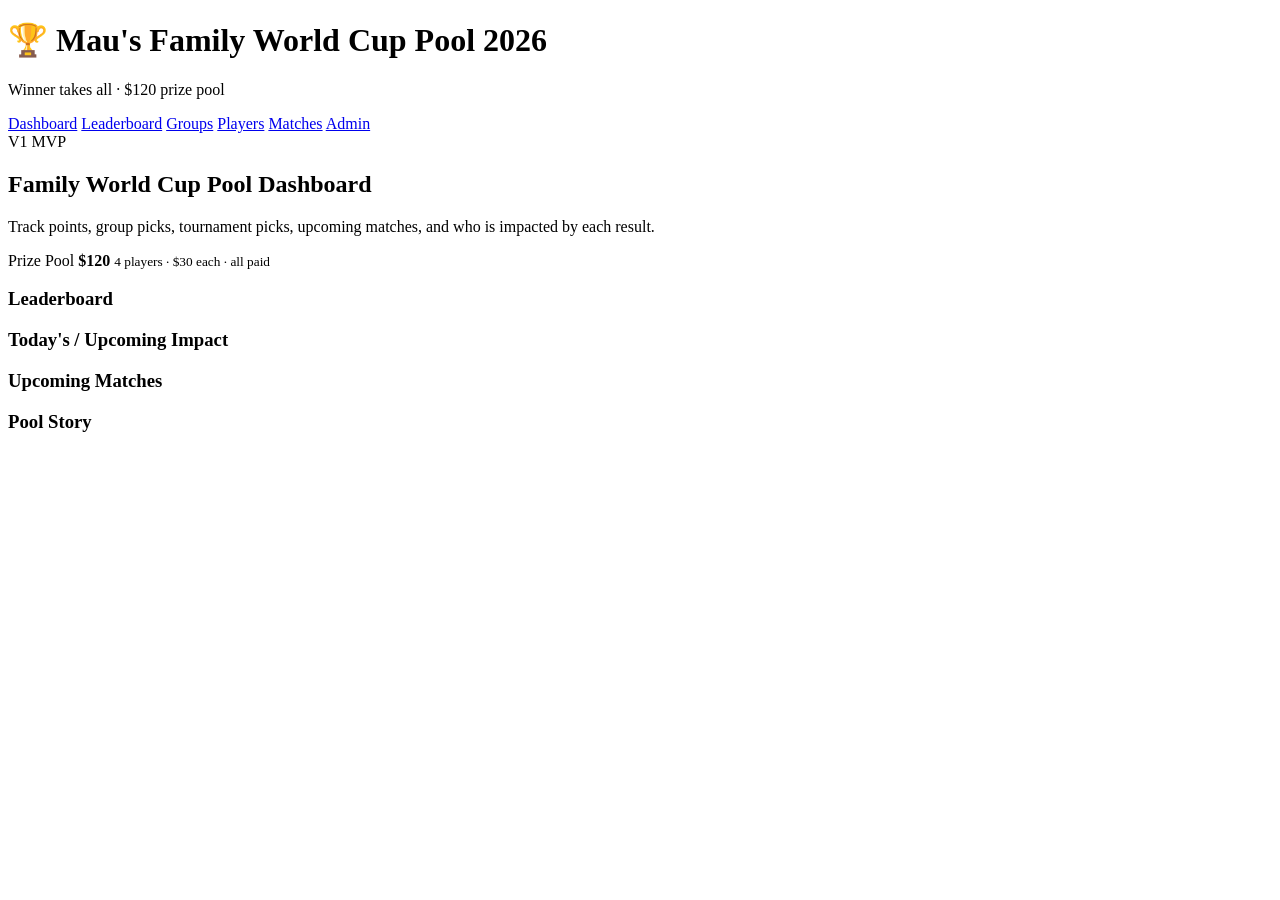
==== index.html @ 393083f8 "Add files via upload" ====
<!doctype html>
<html lang="en">
<head>
  <meta charset="utf-8" />
  <meta name="viewport" content="width=device-width, initial-scale=1" />
  <title>Mau's Family World Cup Pool 2026</title>
  <link rel="stylesheet" href="css/styles.css" />
</head>
<body>
  <header class="topbar">
    <div>
      <h1>🏆 Mau's Family World Cup Pool 2026</h1>
      <p>Winner takes all · $120 prize pool</p>
    </div>
    <nav>
      <a class="active" href="index.html">Dashboard</a>
      <a href="leaderboard.html">Leaderboard</a>
      <a href="groups.html">Groups</a>
      <a href="players.html">Players</a>
      <a href="matches.html">Matches</a>
      <a href="admin.html">Admin</a>
    </nav>
  </header>

  <main class="layout">
    <section class="hero card">
      <div>
        <span class="eyebrow">V1 MVP</span>
        <h2>Family World Cup Pool Dashboard</h2>
        <p>Track points, group picks, tournament picks, upcoming matches, and who is impacted by each result.</p>
      </div>
      <div class="pot">
        <span>Prize Pool</span>
        <strong>$120</strong>
        <small>4 players · $30 each · all paid</small>
      </div>
    </section>

    <section class="grid two">
      <div class="card">
        <h3>Leaderboard</h3>
        <div id="leaderboard-mini"></div>
      </div>
      <div class="card">
        <h3>Today's / Upcoming Impact</h3>
        <div id="impact-list"></div>
      </div>
    </section>

    <section class="grid two">
      <div class="card">
        <h3>Upcoming Matches</h3>
        <div id="upcoming-matches"></div>
      </div>
      <div class="card">
        <h3>Pool Story</h3>
        <div id="pool-story"></div>
      </div>
    </section>
  </main>

  <script src="js/data.js"></script>
  <script src="js/scoring.js"></script>
  <script src="js/app.js"></script>
</body>
</html>
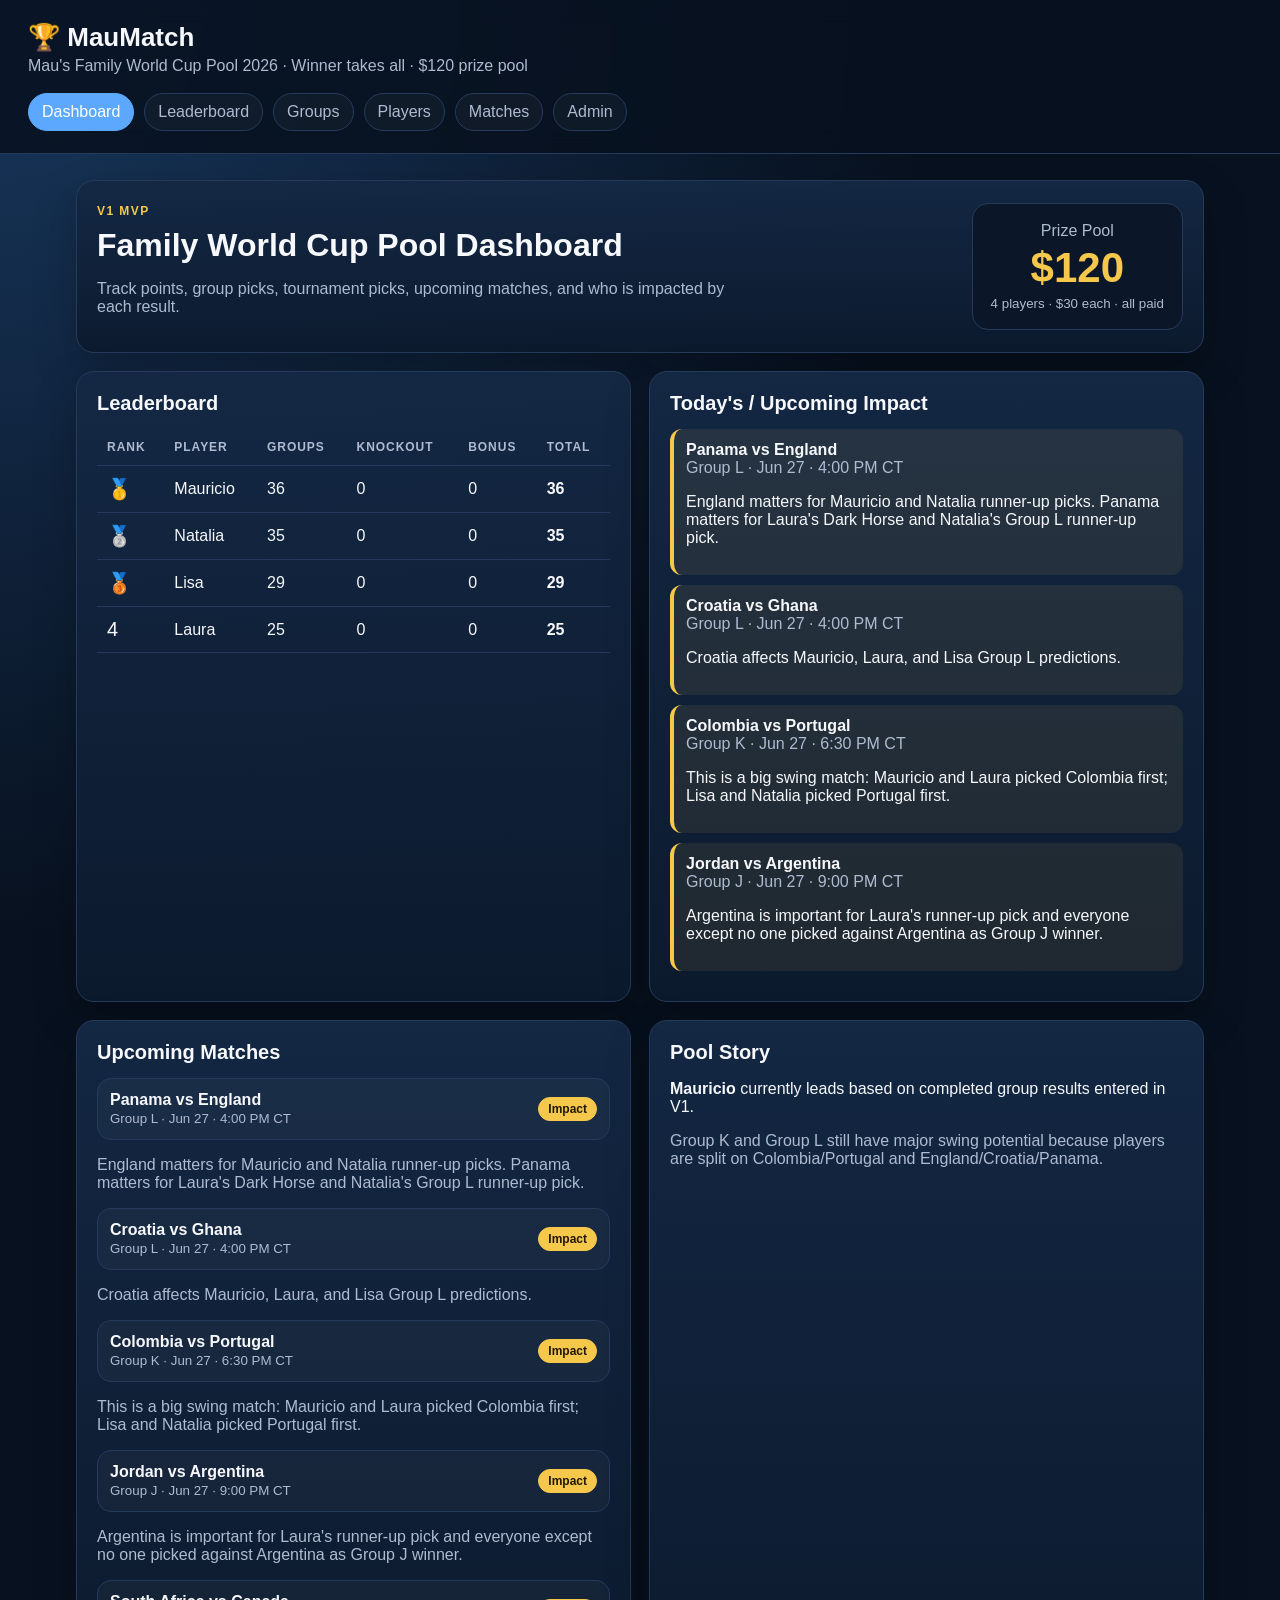
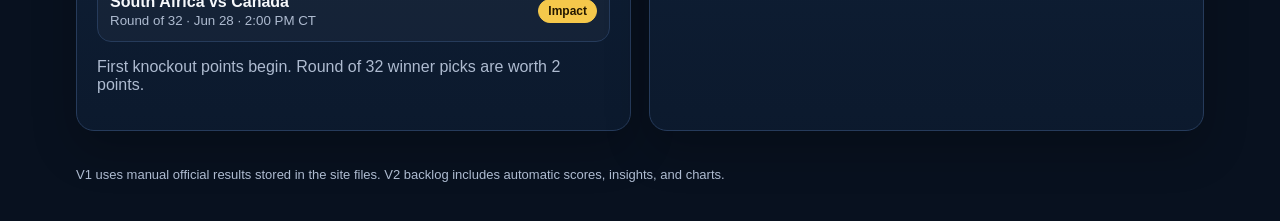
==== commit c7430719: "Add files via upload" ====
--- a/index.html
+++ b/index.html
@@ -1,66 +1 @@
-<!doctype html>
-<html lang="en">
-<head>
-  <meta charset="utf-8" />
-  <meta name="viewport" content="width=device-width, initial-scale=1" />
-  <title>Mau's Family World Cup Pool 2026</title>
-  <link rel="stylesheet" href="css/styles.css" />
-</head>
-<body>
-  <header class="topbar">
-    <div>
-      <h1>🏆 Mau's Family World Cup Pool 2026</h1>
-      <p>Winner takes all · $120 prize pool</p>
-    </div>
-    <nav>
-      <a class="active" href="index.html">Dashboard</a>
-      <a href="leaderboard.html">Leaderboard</a>
-      <a href="groups.html">Groups</a>
-      <a href="players.html">Players</a>
-      <a href="matches.html">Matches</a>
-      <a href="admin.html">Admin</a>
-    </nav>
-  </header>
-
-  <main class="layout">
-    <section class="hero card">
-      <div>
-        <span class="eyebrow">V1 MVP</span>
-        <h2>Family World Cup Pool Dashboard</h2>
-        <p>Track points, group picks, tournament picks, upcoming matches, and who is impacted by each result.</p>
-      </div>
-      <div class="pot">
-        <span>Prize Pool</span>
-        <strong>$120</strong>
-        <small>4 players · $30 each · all paid</small>
-      </div>
-    </section>
-
-    <section class="grid two">
-      <div class="card">
-        <h3>Leaderboard</h3>
-        <div id="leaderboard-mini"></div>
-      </div>
-      <div class="card">
-        <h3>Today's / Upcoming Impact</h3>
-        <div id="impact-list"></div>
-      </div>
-    </section>
-
-    <section class="grid two">
-      <div class="card">
-        <h3>Upcoming Matches</h3>
-        <div id="upcoming-matches"></div>
-      </div>
-      <div class="card">
-        <h3>Pool Story</h3>
-        <div id="pool-story"></div>
-      </div>
-    </section>
-  </main>
-
-  <script src="js/data.js"></script>
-  <script src="js/scoring.js"></script>
-  <script src="js/app.js"></script>
-</body>
-</html>
+<!doctype html><html lang="en"><head><meta charset="utf-8"/><meta name="viewport" content="width=device-width,initial-scale=1"/><title>MauMatch</title><link rel="stylesheet" href="css/styles.css"/></head><body><header class="topbar"><div><h1>🏆 MauMatch</h1><p>Mau's Family World Cup Pool 2026 · Winner takes all · $120 prize pool</p></div><nav><a class="active" href="index.html">Dashboard</a><a href="leaderboard.html">Leaderboard</a><a href="groups.html">Groups</a><a href="players.html">Players</a><a href="matches.html">Matches</a><a href="admin.html">Admin</a></nav></header><main class="layout"><section class="hero card"><div><span class="eyebrow">V1 MVP</span><h2>Family World Cup Pool Dashboard</h2><p>Track points, group picks, tournament picks, upcoming matches, and who is impacted by each result.</p></div><div class="pot"><span>Prize Pool</span><strong>$120</strong><small>4 players · $30 each · all paid</small></div></section><section class="grid two"><div class="card"><h3>Leaderboard</h3><div id="leaderboard-mini"></div></div><div class="card"><h3>Today's / Upcoming Impact</h3><div id="impact-list"></div></div></section><section class="grid two"><div class="card"><h3>Upcoming Matches</h3><div id="upcoming-matches"></div></div><div class="card"><h3>Pool Story</h3><div id="pool-story"></div></div></section><p class="footer-note">V1 uses manual official results stored in the site files. V2 backlog includes automatic scores, insights, and charts.</p></main><script src="js/data.js"></script><script src="js/scoring.js"></script><script src="js/app.js"></script></body></html>
--- a/css/styles.css
+++ b/css/styles.css
@@ -0,0 +1,6 @@
+:root{
+  --bg:#08111f; --panel:#101f36; --panel2:#142844; --text:#f6f8fb; --muted:#aebbd0;
+  --line:#263b5b; --gold:#f5c84b; --green:#48d597; --red:#ff6b6b; --blue:#5ca8ff;
+}
+*{box-sizing:border-box} body{margin:0;font-family:Inter,Segoe UI,Arial,sans-serif;background:radial-gradient(circle at top left,#18375d 0,#08111f 42%);color:var(--text);min-height:100vh}
+a{color:inherit;text-decoration:none}.topbar{padding:22px 28px;border-bottom:1px solid var(--line);background:rgba(8,17,31,.86);backdrop-filter:blur(12px);position:sticky;top:0;z-index:10}.topbar h1{margin:0 0 4px;font-size:26px}.topbar p{margin:0;color:var(--muted)}nav{display:flex;flex-wrap:wrap;gap:10px;margin-top:18px}nav a{padding:9px 13px;border:1px solid var(--line);border-radius:999px;background:rgba(255,255,255,.03);color:var(--muted)}nav a.active,nav a:hover{background:var(--blue);color:white;border-color:var(--blue)}.layout{max-width:1180px;margin:0 auto;padding:26px}.card{background:linear-gradient(180deg,rgba(20,40,68,.96),rgba(12,26,46,.96));border:1px solid var(--line);border-radius:18px;padding:20px;box-shadow:0 18px 45px rgba(0,0,0,.23);margin-bottom:18px}.hero{display:flex;justify-content:space-between;gap:24px;align-items:center}.hero h2{font-size:32px;margin:8px 0}.hero p{color:var(--muted);max-width:660px}.eyebrow{color:var(--gold);font-weight:700;text-transform:uppercase;letter-spacing:.12em;font-size:12px}.pot{text-align:center;background:#0b1728;border:1px solid var(--line);border-radius:16px;padding:18px;min-width:210px}.pot span,.pot small{display:block;color:var(--muted)}.pot strong{display:block;font-size:42px;color:var(--gold);margin:4px 0}.grid{display:grid;gap:18px}.grid.two{grid-template-columns:1fr 1fr}.grid.three{grid-template-columns:repeat(3,1fr)}h3{margin:0 0 14px;font-size:20px}.table-wrap{overflow:auto}table{width:100%;border-collapse:collapse}th,td{padding:11px 10px;border-bottom:1px solid var(--line);text-align:left;white-space:nowrap}th{color:var(--muted);font-size:12px;text-transform:uppercase;letter-spacing:.08em}.rank{font-size:20px}.pill{display:inline-block;padding:4px 9px;border-radius:999px;background:#0b1728;border:1px solid var(--line);color:var(--muted);font-size:12px}.pill.good{color:#08111f;background:var(--green);border-color:var(--green);font-weight:700}.pill.warn{color:#221700;background:var(--gold);border-color:var(--gold);font-weight:700}.pill.bad{color:white;background:rgba(255,107,107,.18);border-color:rgba(255,107,107,.5)}.player-card{display:flex;justify-content:space-between;gap:12px;align-items:flex-start}.player-card h4{margin:0 0 8px}.score{font-size:34px;color:var(--gold);font-weight:800}.muted{color:var(--muted)}.match{display:flex;justify-content:space-between;gap:12px;align-items:center;padding:12px;border:1px solid var(--line);border-radius:14px;background:rgba(255,255,255,.03);margin-bottom:10px}.match strong{display:block}.match small{color:var(--muted)}.impact-item{padding:12px;border-left:4px solid var(--gold);background:rgba(245,200,75,.08);border-radius:12px;margin-bottom:10px}.form-row{display:grid;grid-template-columns:1fr 1fr;gap:12px;margin-bottom:12px}input,select,button{font:inherit;border-radius:12px;border:1px solid var(--line);padding:10px;background:#0b1728;color:var(--text)}button{background:var(--blue);border-color:var(--blue);cursor:pointer;font-weight:700}.notice{background:rgba(92,168,255,.12);border:1px solid rgba(92,168,255,.35);padding:14px;border-radius:14px;color:#dcecff}.footer-note{color:var(--muted);font-size:13px;margin-top:18px}.winner{color:var(--green);font-weight:800}.wrong{color:var(--red);font-weight:800}@media(max-width:760px){.hero,.player-card,.match{flex-direction:column;align-items:flex-start}.grid.two,.grid.three{grid-template-columns:1fr}.layout{padding:16px}.topbar{padding:18px}.hero h2{font-size:25px}.pot{width:100%}nav a{font-size:13px}}
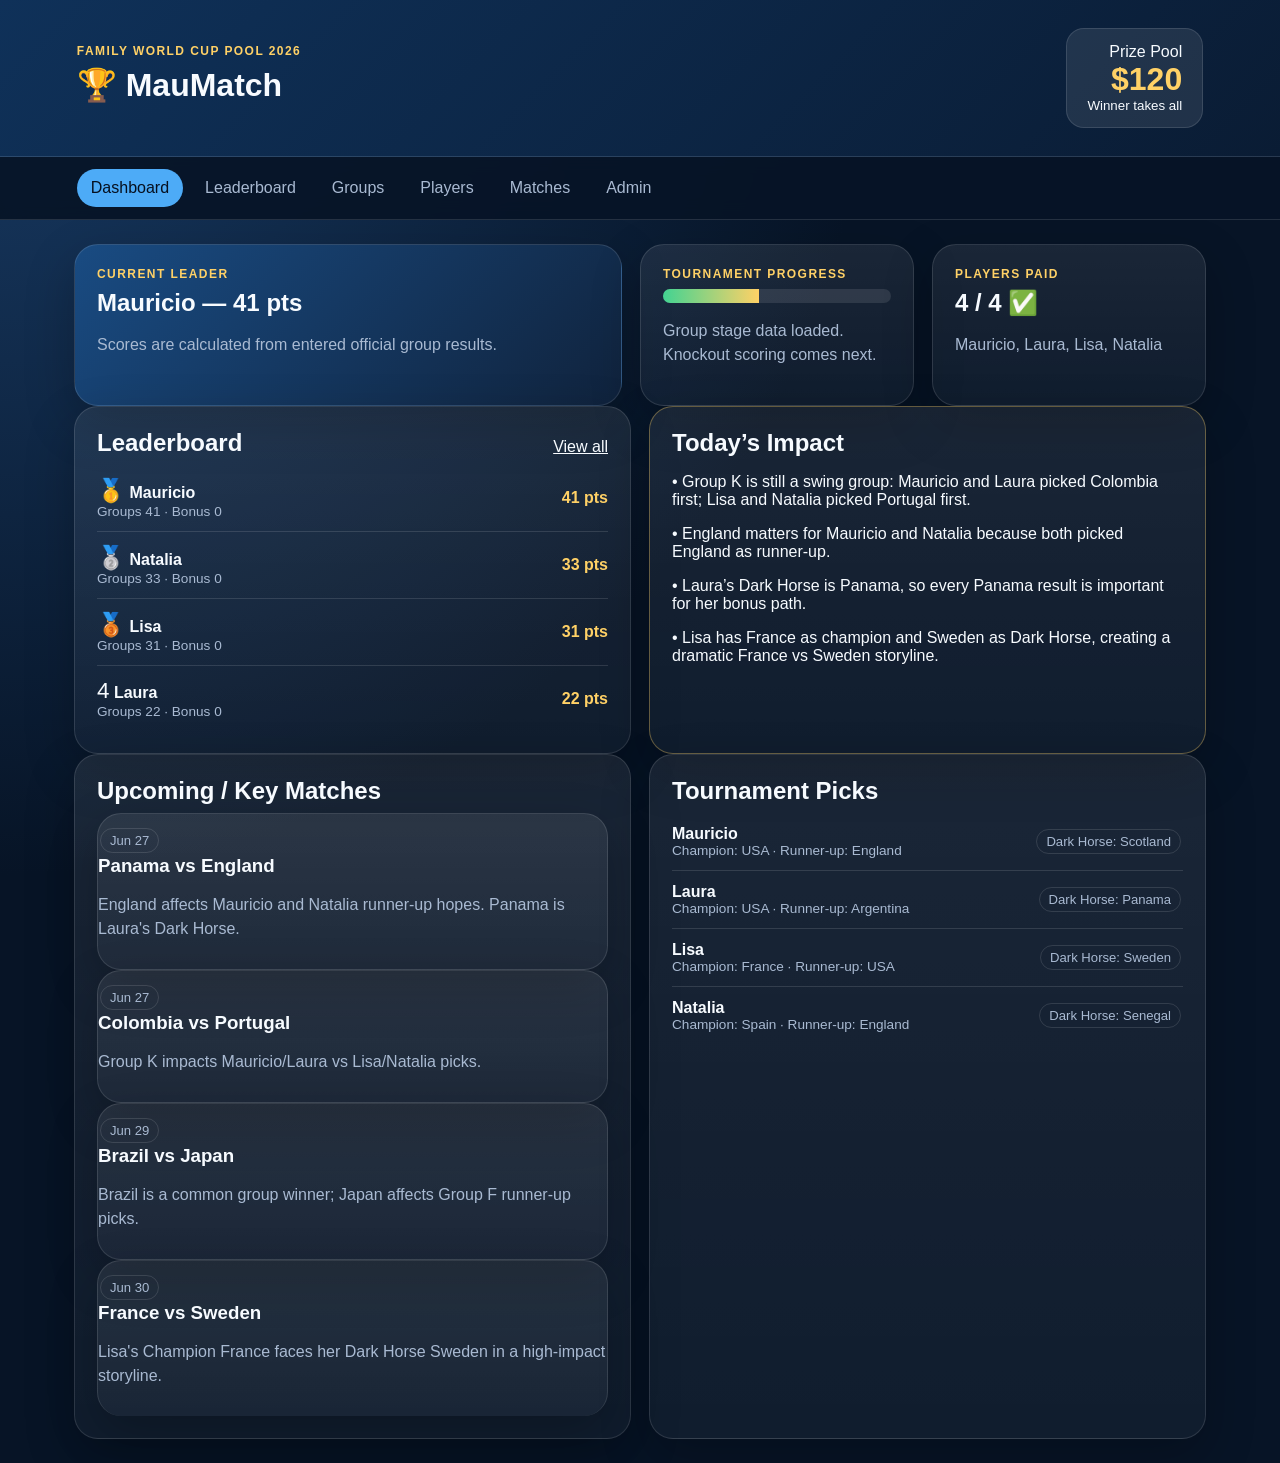
==== commit 2416c07f: "Add files via upload" ====
--- a/index.html
+++ b/index.html
@@ -1 +1,81 @@
-<!doctype html><html lang="en"><head><meta charset="utf-8"/><meta name="viewport" content="width=device-width,initial-scale=1"/><title>MauMatch</title><link rel="stylesheet" href="css/styles.css"/></head><body><header class="topbar"><div><h1>🏆 MauMatch</h1><p>Mau's Family World Cup Pool 2026 · Winner takes all · $120 prize pool</p></div><nav><a class="active" href="index.html">Dashboard</a><a href="leaderboard.html">Leaderboard</a><a href="groups.html">Groups</a><a href="players.html">Players</a><a href="matches.html">Matches</a><a href="admin.html">Admin</a></nav></header><main class="layout"><section class="hero card"><div><span class="eyebrow">V1 MVP</span><h2>Family World Cup Pool Dashboard</h2><p>Track points, group picks, tournament picks, upcoming matches, and who is impacted by each result.</p></div><div class="pot"><span>Prize Pool</span><strong>$120</strong><small>4 players · $30 each · all paid</small></div></section><section class="grid two"><div class="card"><h3>Leaderboard</h3><div id="leaderboard-mini"></div></div><div class="card"><h3>Today's / Upcoming Impact</h3><div id="impact-list"></div></div></section><section class="grid two"><div class="card"><h3>Upcoming Matches</h3><div id="upcoming-matches"></div></div><div class="card"><h3>Pool Story</h3><div id="pool-story"></div></div></section><p class="footer-note">V1 uses manual official results stored in the site files. V2 backlog includes automatic scores, insights, and charts.</p></main><script src="js/data.js"></script><script src="js/scoring.js"></script><script src="js/app.js"></script></body></html>
+<!DOCTYPE html>
+<html lang="en">
+<head>
+  <meta charset="UTF-8" />
+  <meta name="viewport" content="width=device-width, initial-scale=1.0" />
+  <title>MauMatch | Family World Cup Pool</title>
+  <link rel="stylesheet" href="css/styles.css" />
+</head>
+<body>
+  <header class="topbar">
+    <div>
+      <p class="eyebrow">Family World Cup Pool 2026</p>
+      <h1>🏆 MauMatch</h1>
+    </div>
+    <div class="pot-card">
+      <span>Prize Pool</span>
+      <strong>$120</strong>
+      <small>Winner takes all</small>
+    </div>
+  </header>
+
+  <nav class="nav">
+    <a class="active" href="index.html">Dashboard</a>
+    <a href="leaderboard.html">Leaderboard</a>
+    <a href="groups.html">Groups</a>
+    <a href="players.html">Players</a>
+    <a href="matches.html">Matches</a>
+    <a href="admin.html">Admin</a>
+  </nav>
+
+  <main class="container">
+    <section class="hero-grid">
+      <article class="card hero-card">
+        <p class="eyebrow">Current Leader</p>
+        <h2 id="dashboardLeader">Calculating...</h2>
+        <p class="muted">Scores are calculated from entered official group results.</p>
+      </article>
+      <article class="card">
+        <p class="eyebrow">Tournament Progress</p>
+        <div class="progress"><span style="width:42%"></span></div>
+        <p class="muted">Group stage data loaded. Knockout scoring comes next.</p>
+      </article>
+      <article class="card">
+        <p class="eyebrow">Players Paid</p>
+        <h2>4 / 4 ✅</h2>
+        <p class="muted">Mauricio, Laura, Lisa, Natalia</p>
+      </article>
+    </section>
+
+    <section class="grid two">
+      <article class="card">
+        <div class="section-title">
+          <h2>Leaderboard</h2>
+          <a href="leaderboard.html">View all</a>
+        </div>
+        <div id="leaderboardMini"></div>
+      </article>
+
+      <article class="card accent">
+        <h2>Today’s Impact</h2>
+        <div id="impactList"></div>
+      </article>
+    </section>
+
+    <section class="grid two">
+      <article class="card">
+        <h2>Upcoming / Key Matches</h2>
+        <div id="matchCards"></div>
+      </article>
+      <article class="card">
+        <h2>Tournament Picks</h2>
+        <div id="tournamentPicksMini"></div>
+      </article>
+    </section>
+  </main>
+
+  <script src="js/data.js"></script>
+  <script src="js/scoring.js"></script>
+  <script src="js/app.js"></script>
+</body>
+</html>
--- a/css/styles.css
+++ b/css/styles.css
@@ -1,6 +1 @@
-:root{
-  --bg:#08111f; --panel:#101f36; --panel2:#142844; --text:#f6f8fb; --muted:#aebbd0;
-  --line:#263b5b; --gold:#f5c84b; --green:#48d597; --red:#ff6b6b; --blue:#5ca8ff;
-}
-*{box-sizing:border-box} body{margin:0;font-family:Inter,Segoe UI,Arial,sans-serif;background:radial-gradient(circle at top left,#18375d 0,#08111f 42%);color:var(--text);min-height:100vh}
-a{color:inherit;text-decoration:none}.topbar{padding:22px 28px;border-bottom:1px solid var(--line);background:rgba(8,17,31,.86);backdrop-filter:blur(12px);position:sticky;top:0;z-index:10}.topbar h1{margin:0 0 4px;font-size:26px}.topbar p{margin:0;color:var(--muted)}nav{display:flex;flex-wrap:wrap;gap:10px;margin-top:18px}nav a{padding:9px 13px;border:1px solid var(--line);border-radius:999px;background:rgba(255,255,255,.03);color:var(--muted)}nav a.active,nav a:hover{background:var(--blue);color:white;border-color:var(--blue)}.layout{max-width:1180px;margin:0 auto;padding:26px}.card{background:linear-gradient(180deg,rgba(20,40,68,.96),rgba(12,26,46,.96));border:1px solid var(--line);border-radius:18px;padding:20px;box-shadow:0 18px 45px rgba(0,0,0,.23);margin-bottom:18px}.hero{display:flex;justify-content:space-between;gap:24px;align-items:center}.hero h2{font-size:32px;margin:8px 0}.hero p{color:var(--muted);max-width:660px}.eyebrow{color:var(--gold);font-weight:700;text-transform:uppercase;letter-spacing:.12em;font-size:12px}.pot{text-align:center;background:#0b1728;border:1px solid var(--line);border-radius:16px;padding:18px;min-width:210px}.pot span,.pot small{display:block;color:var(--muted)}.pot strong{display:block;font-size:42px;color:var(--gold);margin:4px 0}.grid{display:grid;gap:18px}.grid.two{grid-template-columns:1fr 1fr}.grid.three{grid-template-columns:repeat(3,1fr)}h3{margin:0 0 14px;font-size:20px}.table-wrap{overflow:auto}table{width:100%;border-collapse:collapse}th,td{padding:11px 10px;border-bottom:1px solid var(--line);text-align:left;white-space:nowrap}th{color:var(--muted);font-size:12px;text-transform:uppercase;letter-spacing:.08em}.rank{font-size:20px}.pill{display:inline-block;padding:4px 9px;border-radius:999px;background:#0b1728;border:1px solid var(--line);color:var(--muted);font-size:12px}.pill.good{color:#08111f;background:var(--green);border-color:var(--green);font-weight:700}.pill.warn{color:#221700;background:var(--gold);border-color:var(--gold);font-weight:700}.pill.bad{color:white;background:rgba(255,107,107,.18);border-color:rgba(255,107,107,.5)}.player-card{display:flex;justify-content:space-between;gap:12px;align-items:flex-start}.player-card h4{margin:0 0 8px}.score{font-size:34px;color:var(--gold);font-weight:800}.muted{color:var(--muted)}.match{display:flex;justify-content:space-between;gap:12px;align-items:center;padding:12px;border:1px solid var(--line);border-radius:14px;background:rgba(255,255,255,.03);margin-bottom:10px}.match strong{display:block}.match small{color:var(--muted)}.impact-item{padding:12px;border-left:4px solid var(--gold);background:rgba(245,200,75,.08);border-radius:12px;margin-bottom:10px}.form-row{display:grid;grid-template-columns:1fr 1fr;gap:12px;margin-bottom:12px}input,select,button{font:inherit;border-radius:12px;border:1px solid var(--line);padding:10px;background:#0b1728;color:var(--text)}button{background:var(--blue);border-color:var(--blue);cursor:pointer;font-weight:700}.notice{background:rgba(92,168,255,.12);border:1px solid rgba(92,168,255,.35);padding:14px;border-radius:14px;color:#dcecff}.footer-note{color:var(--muted);font-size:13px;margin-top:18px}.winner{color:var(--green);font-weight:800}.wrong{color:var(--red);font-weight:800}@media(max-width:760px){.hero,.player-card,.match{flex-direction:column;align-items:flex-start}.grid.two,.grid.three{grid-template-columns:1fr}.layout{padding:16px}.topbar{padding:18px}.hero h2{font-size:25px}.pot{width:100%}nav a{font-size:13px}}
+:root{--bg:#071426;--panel:#10233d;--panel2:#142b4c;--text:#f7fbff;--muted:#a9bad2;--gold:#ffd166;--green:#42d392;--red:#ff6b6b;--blue:#4dabf7;--border:rgba(255,255,255,.12)}*{box-sizing:border-box}body{margin:0;font-family:Inter,Arial,sans-serif;background:radial-gradient(circle at top left,#183b65,#071426 45%);color:var(--text)}a{color:inherit}.topbar{display:flex;align-items:center;justify-content:space-between;padding:28px max(20px,6vw);background:linear-gradient(135deg,#0f3159,#0a1c34);border-bottom:1px solid var(--border)}h1,h2,h3{margin:0 0 8px}.eyebrow{margin:0 0 8px;color:var(--gold);text-transform:uppercase;letter-spacing:.12em;font-size:.75rem;font-weight:800}.pot-card{background:rgba(255,255,255,.09);border:1px solid var(--border);border-radius:18px;padding:14px 20px;display:grid;text-align:right}.pot-card strong{font-size:2rem;color:var(--gold)}.nav{display:flex;gap:8px;overflow:auto;padding:12px max(20px,6vw);position:sticky;top:0;background:rgba(7,20,38,.92);backdrop-filter:blur(10px);z-index:2;border-bottom:1px solid var(--border)}.nav a{text-decoration:none;color:var(--muted);padding:10px 14px;border-radius:999px;white-space:nowrap}.nav a.active,.nav a:hover{background:var(--blue);color:#06101f}.container{max-width:1180px;margin:auto;padding:24px}.grid{display:grid;gap:18px}.two{grid-template-columns:repeat(2,minmax(0,1fr))}.hero-grid{display:grid;grid-template-columns:2fr 1fr 1fr;gap:18px}.card{background:linear-gradient(180deg,rgba(255,255,255,.08),rgba(255,255,255,.04));border:1px solid var(--border);border-radius:24px;padding:22px;box-shadow:0 18px 50px rgba(0,0,0,.24)}.hero-card{background:linear-gradient(135deg,#194b82,#10233d)}.accent{border-color:rgba(255,209,102,.35)}.muted{color:var(--muted);line-height:1.5}.progress{height:14px;background:rgba(255,255,255,.1);border-radius:999px;overflow:hidden}.progress span{display:block;height:100%;background:linear-gradient(90deg,var(--green),var(--gold))}.section-title{display:flex;justify-content:space-between;align-items:center}.leader-row,.match-card,.pick-row{display:flex;align-items:center;justify-content:space-between;gap:14px;border-bottom:1px solid var(--border);padding:12px 0}.leader-row:last-child,.match-card:last-child,.pick-row:last-child{border-bottom:0}.rank{font-size:1.4rem}.points{font-weight:900;color:var(--gold)}.pill{display:inline-block;border:1px solid var(--border);border-radius:999px;padding:4px 9px;color:var(--muted);font-size:.82rem;margin:2px}.ok{color:var(--green);font-weight:800}.bad{color:var(--red);font-weight:800}.groups-grid{display:grid;grid-template-columns:repeat(3,minmax(0,1fr));gap:18px}.group-card table,.score-table{width:100%;border-collapse:collapse}.group-card th,.group-card td,.score-table th,.score-table td{padding:9px;border-bottom:1px solid var(--border);text-align:left}.page-header{padding:26px max(20px,6vw);background:linear-gradient(135deg,#0f3159,#071426);border-bottom:1px solid var(--border)}.feature-list li{margin:10px 0}.player-name{font-size:1.4rem;font-weight:900}.small{font-size:.85rem;color:var(--muted)}code{background:rgba(255,255,255,.1);padding:2px 6px;border-radius:6px}@media(max-width:850px){.hero-grid,.two,.groups-grid{grid-template-columns:1fr}.topbar{display:block}.pot-card{text-align:left;margin-top:16px}.container{padding:16px}.card{border-radius:18px}}
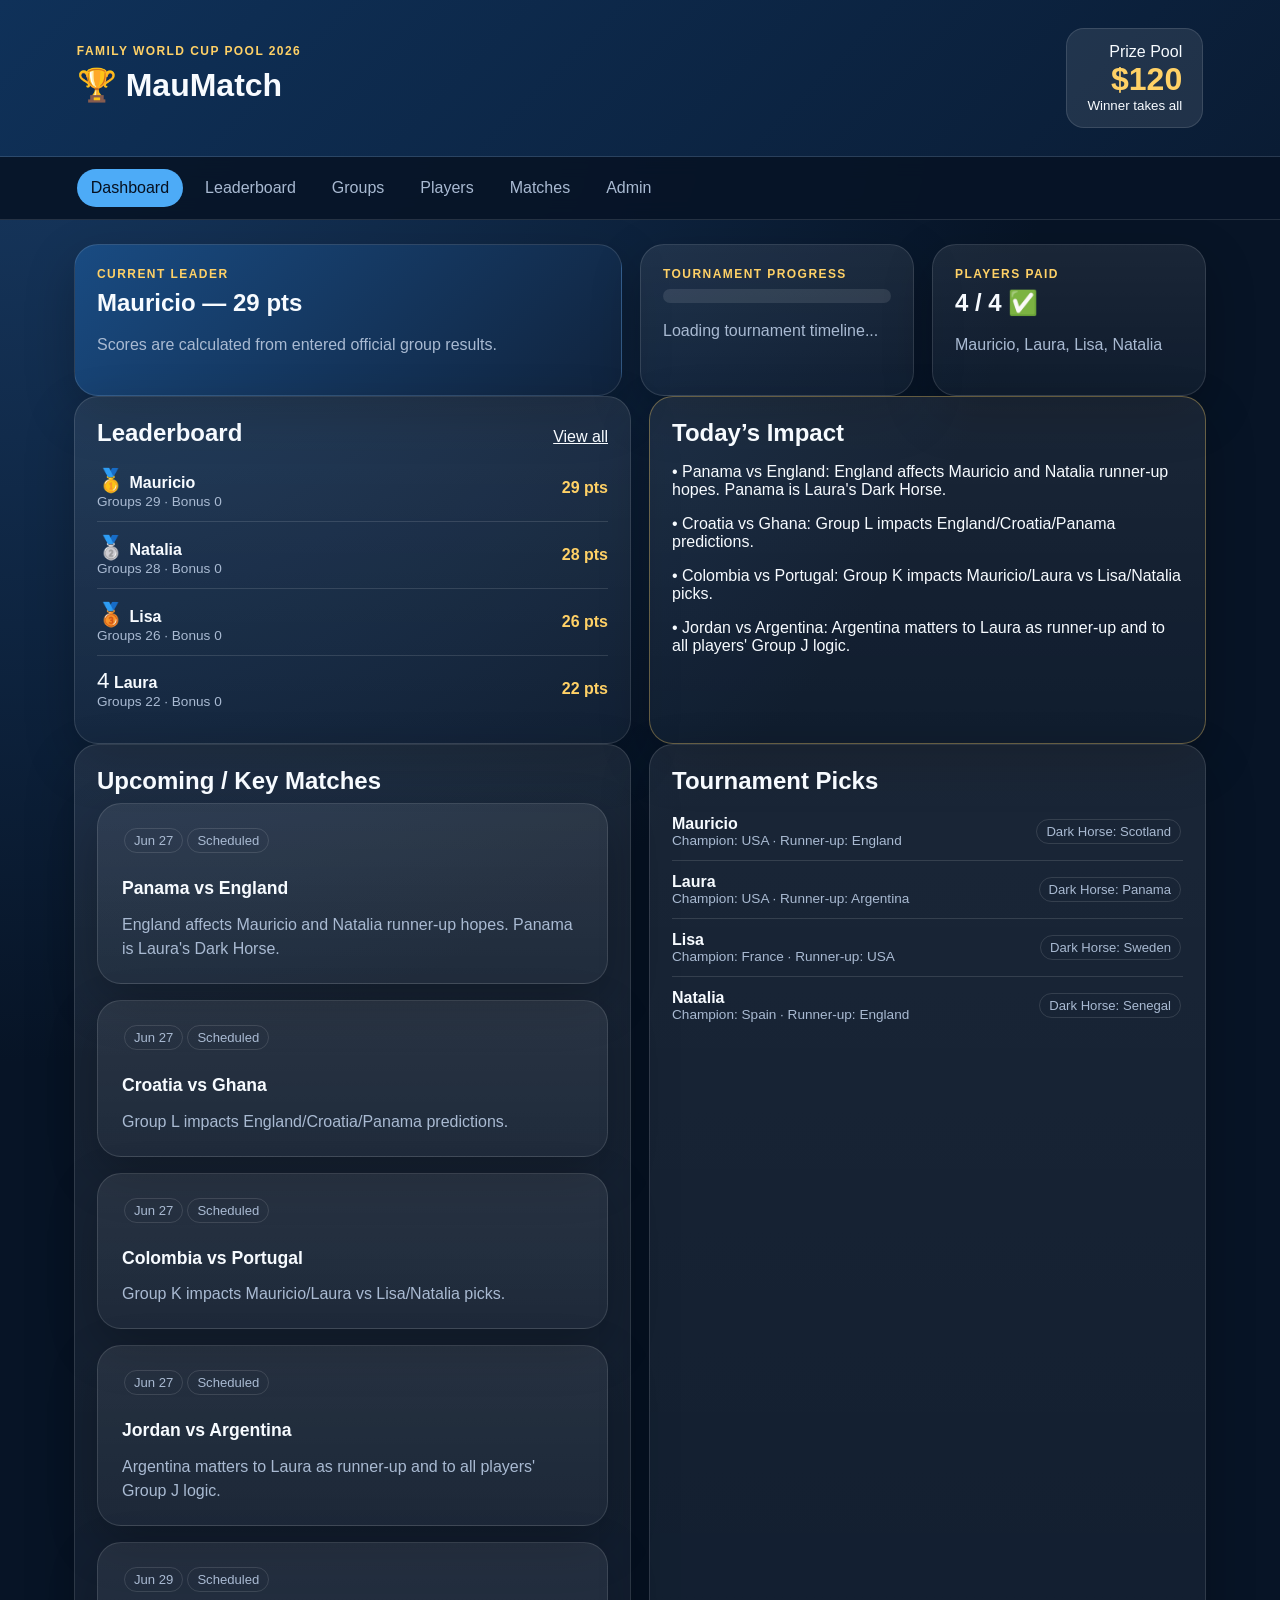
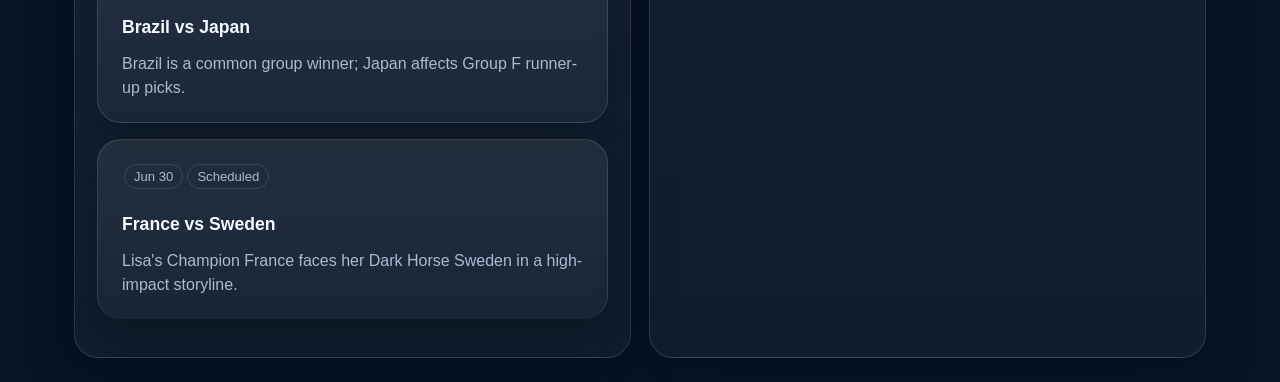
==== commit 791ed648: "Add files via upload" ====
--- a/index.html
+++ b/index.html
@@ -35,10 +35,11 @@
         <h2 id="dashboardLeader">Calculating...</h2>
         <p class="muted">Scores are calculated from entered official group results.</p>
       </article>
-      <article class="card">
+      <article class="card progress-card">
         <p class="eyebrow">Tournament Progress</p>
-        <div class="progress"><span style="width:42%"></span></div>
-        <p class="muted">Group stage data loaded. Knockout scoring comes next.</p>
+        <div class="progress"><span id="progressFill" style="width:0%"></span></div>
+        <p id="progressLabel" class="muted">Loading tournament timeline...</p>
+        <div id="stageTimeline" class="stage-timeline" aria-label="Tournament stage timeline"></div>
       </article>
       <article class="card">
         <p class="eyebrow">Players Paid</p>
--- a/css/styles.css
+++ b/css/styles.css
@@ -1 +1,28 @@
 :root{--bg:#071426;--panel:#10233d;--panel2:#142b4c;--text:#f7fbff;--muted:#a9bad2;--gold:#ffd166;--green:#42d392;--red:#ff6b6b;--blue:#4dabf7;--border:rgba(255,255,255,.12)}*{box-sizing:border-box}body{margin:0;font-family:Inter,Arial,sans-serif;background:radial-gradient(circle at top left,#183b65,#071426 45%);color:var(--text)}a{color:inherit}.topbar{display:flex;align-items:center;justify-content:space-between;padding:28px max(20px,6vw);background:linear-gradient(135deg,#0f3159,#0a1c34);border-bottom:1px solid var(--border)}h1,h2,h3{margin:0 0 8px}.eyebrow{margin:0 0 8px;color:var(--gold);text-transform:uppercase;letter-spacing:.12em;font-size:.75rem;font-weight:800}.pot-card{background:rgba(255,255,255,.09);border:1px solid var(--border);border-radius:18px;padding:14px 20px;display:grid;text-align:right}.pot-card strong{font-size:2rem;color:var(--gold)}.nav{display:flex;gap:8px;overflow:auto;padding:12px max(20px,6vw);position:sticky;top:0;background:rgba(7,20,38,.92);backdrop-filter:blur(10px);z-index:2;border-bottom:1px solid var(--border)}.nav a{text-decoration:none;color:var(--muted);padding:10px 14px;border-radius:999px;white-space:nowrap}.nav a.active,.nav a:hover{background:var(--blue);color:#06101f}.container{max-width:1180px;margin:auto;padding:24px}.grid{display:grid;gap:18px}.two{grid-template-columns:repeat(2,minmax(0,1fr))}.hero-grid{display:grid;grid-template-columns:2fr 1fr 1fr;gap:18px}.card{background:linear-gradient(180deg,rgba(255,255,255,.08),rgba(255,255,255,.04));border:1px solid var(--border);border-radius:24px;padding:22px;box-shadow:0 18px 50px rgba(0,0,0,.24)}.hero-card{background:linear-gradient(135deg,#194b82,#10233d)}.accent{border-color:rgba(255,209,102,.35)}.muted{color:var(--muted);line-height:1.5}.progress{height:14px;background:rgba(255,255,255,.1);border-radius:999px;overflow:hidden}.progress span{display:block;height:100%;background:linear-gradient(90deg,var(--green),var(--gold))}.section-title{display:flex;justify-content:space-between;align-items:center}.leader-row,.match-card,.pick-row{display:flex;align-items:center;justify-content:space-between;gap:14px;border-bottom:1px solid var(--border);padding:12px 0}.leader-row:last-child,.match-card:last-child,.pick-row:last-child{border-bottom:0}.rank{font-size:1.4rem}.points{font-weight:900;color:var(--gold)}.pill{display:inline-block;border:1px solid var(--border);border-radius:999px;padding:4px 9px;color:var(--muted);font-size:.82rem;margin:2px}.ok{color:var(--green);font-weight:800}.bad{color:var(--red);font-weight:800}.groups-grid{display:grid;grid-template-columns:repeat(3,minmax(0,1fr));gap:18px}.group-card table,.score-table{width:100%;border-collapse:collapse}.group-card th,.group-card td,.score-table th,.score-table td{padding:9px;border-bottom:1px solid var(--border);text-align:left}.page-header{padding:26px max(20px,6vw);background:linear-gradient(135deg,#0f3159,#071426);border-bottom:1px solid var(--border)}.feature-list li{margin:10px 0}.player-name{font-size:1.4rem;font-weight:900}.small{font-size:.85rem;color:var(--muted)}code{background:rgba(255,255,255,.1);padding:2px 6px;border-radius:6px}@media(max-width:850px){.hero-grid,.two,.groups-grid{grid-template-columns:1fr}.topbar{display:block}.pot-card{text-align:left;margin-top:16px}.container{padding:16px}.card{border-radius:18px}}
+.admin-row{display:grid;grid-template-columns:120px 1fr 1fr;gap:10px;align-items:center;padding:10px 0;border-bottom:1px solid rgba(255,255,255,.08)}
+.admin-row input,.admin-row select{width:100%;padding:10px;border-radius:10px;border:1px solid rgba(255,255,255,.16);background:#0f1f35;color:#fff}
+.match-edit{grid-template-columns:80px 1fr 70px 1fr 70px 130px}
+.button-row{display:flex;gap:12px;flex-wrap:wrap;margin-top:12px}
+button{border:0;border-radius:999px;background:#22c55e;color:#061321;font-weight:800;padding:12px 16px;cursor:pointer}
+button.secondary{background:#334155;color:#fff}.success{background:rgba(34,197,94,.18);color:#86efac}.scoreline{font-size:1.1rem;font-weight:800;margin:10px 0}
+@media(max-width:720px){.admin-row,.match-edit{grid-template-columns:1fr}.admin-row strong{margin-top:8px}}
+
+
+/* V1.2 UI polish */
+.card.match-card{
+  display:block;
+  padding:22px 24px;
+  margin-bottom:16px;
+  border-radius:24px;
+}
+.match-card > div{width:100%;}
+.match-card .pill{margin-bottom:10px;}
+.match-card .scoreline{margin:14px 0 12px;line-height:1.35;}
+.match-card p{margin:8px 0 0;}
+.match-title{font-weight:900;font-size:1.05rem;line-height:1.35;}
+.official-summary{display:flex;gap:8px;flex-wrap:wrap;margin:12px 0 14px;}
+.qualifier-badge{display:inline-flex;align-items:center;gap:6px;border-radius:999px;padding:6px 10px;font-size:.84rem;font-weight:900;border:1px solid rgba(255,255,255,.14)}
+.qualifier-badge.winner{background:rgba(66,211,146,.18);color:#9ff3c5;border-color:rgba(66,211,146,.45)}
+.qualifier-badge.runner{background:rgba(77,171,247,.18);color:#b9ddff;border-color:rgba(77,171,247,.45)}
+.group-card .official-label{color:var(--muted);font-size:.78rem;text-transform:uppercase;letter-spacing:.08em;font-weight:900;margin-top:10px;margin-bottom:4px;}
+@media(max-width:720px){.card.match-card{padding:18px}.official-summary{gap:6px}.qualifier-badge{font-size:.78rem}}
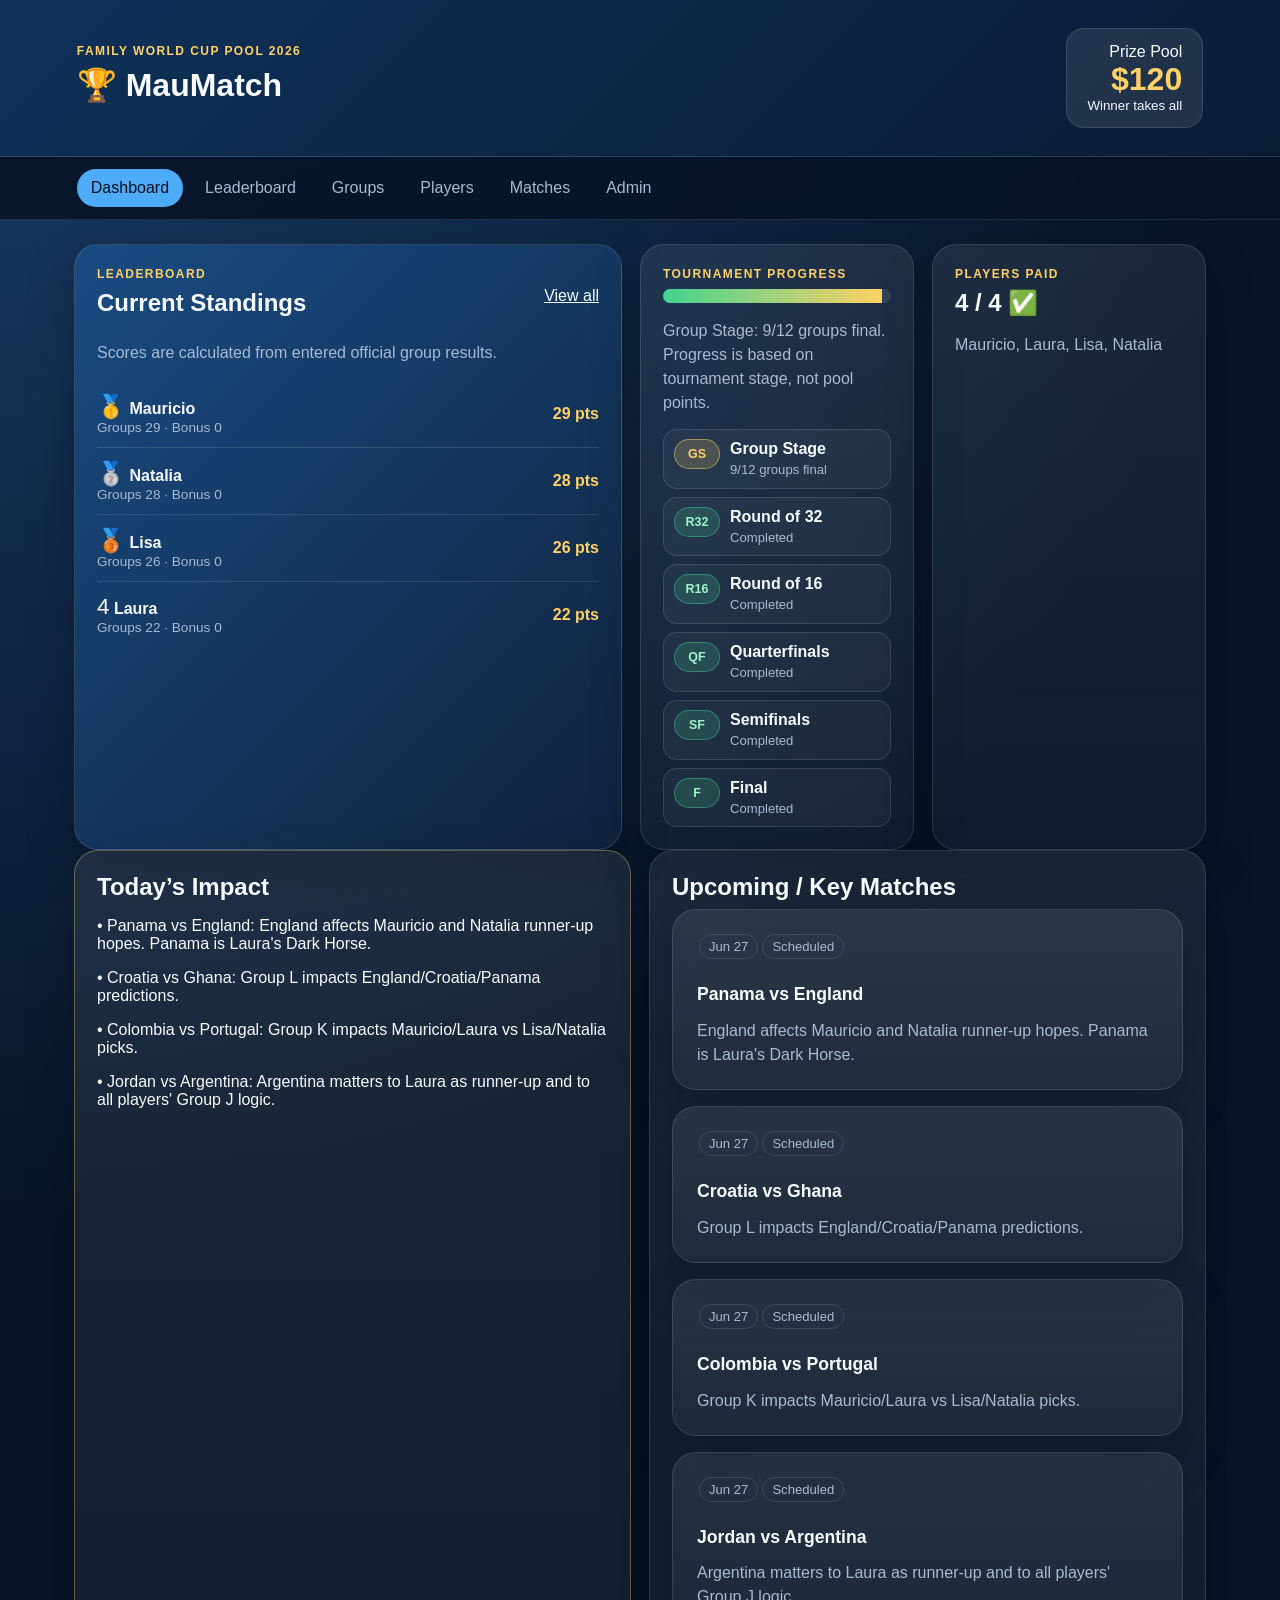
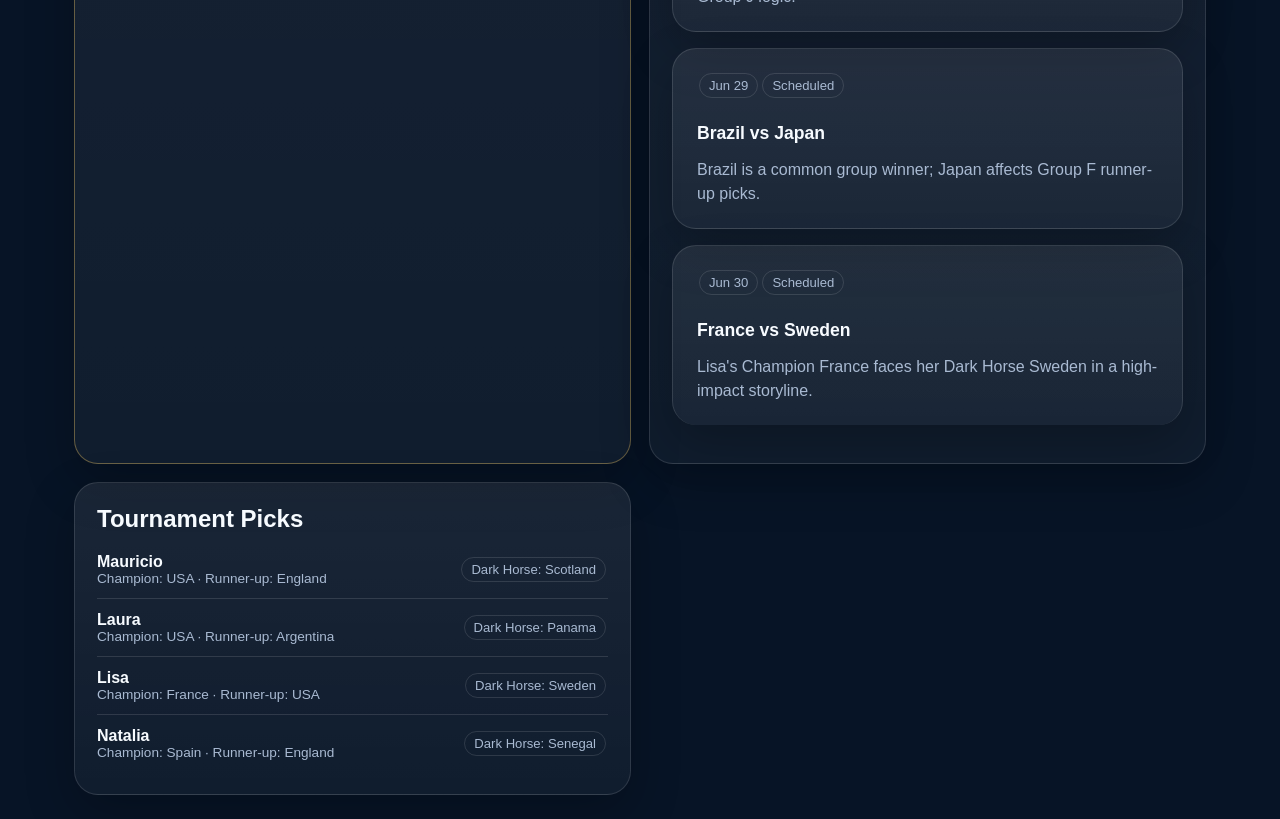
==== commit a019383c: "Add files via upload" ====
--- a/index.html
+++ b/index.html
@@ -29,11 +29,17 @@
   </nav>
 
   <main class="container">
-    <section class="hero-grid">
-      <article class="card hero-card">
-        <p class="eyebrow">Current Leader</p>
-        <h2 id="dashboardLeader">Calculating...</h2>
-        <p class="muted">Scores are calculated from entered official group results.</p>
+    <section class="hero-grid dashboard-hero">
+      <article class="card hero-card leaderboard-card">
+        <div class="section-title">
+          <div>
+            <p class="eyebrow">Leaderboard</p>
+            <h2>Current Standings</h2>
+          </div>
+          <a href="leaderboard.html">View all</a>
+        </div>
+        <p class="muted compact-note">Scores are calculated from entered official group results.</p>
+        <div id="leaderboardMini"></div>
       </article>
       <article class="card progress-card">
         <p class="eyebrow">Tournament Progress</p>
@@ -48,22 +54,12 @@
       </article>
     </section>
 
-    <section class="grid two">
-      <article class="card">
-        <div class="section-title">
-          <h2>Leaderboard</h2>
-          <a href="leaderboard.html">View all</a>
-        </div>
-        <div id="leaderboardMini"></div>
-      </article>
-
+    <section class="grid two dashboard-main">
       <article class="card accent">
         <h2>Today’s Impact</h2>
         <div id="impactList"></div>
       </article>
-    </section>
 
-    <section class="grid two">
       <article class="card">
         <h2>Upcoming / Key Matches</h2>
         <div id="matchCards"></div>
--- a/css/styles.css
+++ b/css/styles.css
@@ -26,3 +26,17 @@
 .qualifier-badge.runner{background:rgba(77,171,247,.18);color:#b9ddff;border-color:rgba(77,171,247,.45)}
 .group-card .official-label{color:var(--muted);font-size:.78rem;text-transform:uppercase;letter-spacing:.08em;font-weight:900;margin-top:10px;margin-bottom:4px;}
 @media(max-width:720px){.card.match-card{padding:18px}.official-summary{gap:6px}.qualifier-badge{font-size:.78rem}}
+
+
+/* V1.3 dashboard timeline */
+.progress-card .muted{margin-bottom:12px;}
+.stage-timeline{display:grid;gap:8px;margin-top:14px;}
+.stage-step{display:grid;grid-template-columns:46px 1fr;gap:10px;align-items:start;padding:9px 10px;border:1px solid var(--border);border-radius:14px;background:rgba(255,255,255,.045)}
+.stage-code{display:inline-flex;align-items:center;justify-content:center;min-height:30px;border-radius:999px;font-weight:900;font-size:.78rem;background:rgba(255,255,255,.08);color:var(--muted);border:1px solid var(--border)}
+.stage-step.done .stage-code{background:rgba(66,211,146,.18);color:#9ff3c5;border-color:rgba(66,211,146,.45)}
+.stage-step.active .stage-code{background:rgba(255,209,102,.18);color:var(--gold);border-color:rgba(255,209,102,.5)}
+.stage-step.future .stage-code{background:rgba(77,171,247,.12);color:#b9ddff;border-color:rgba(77,171,247,.28)}
+.stage-title{font-weight:900;line-height:1.25}
+.stage-detail{font-size:.82rem;color:var(--muted);line-height:1.35;margin-top:2px}
+@media(max-width:850px){.stage-timeline{grid-template-columns:repeat(2,minmax(0,1fr));}.stage-step{grid-template-columns:1fr}.stage-code{justify-content:flex-start;padding:6px 10px}}
+@media(max-width:520px){.stage-timeline{grid-template-columns:1fr}}
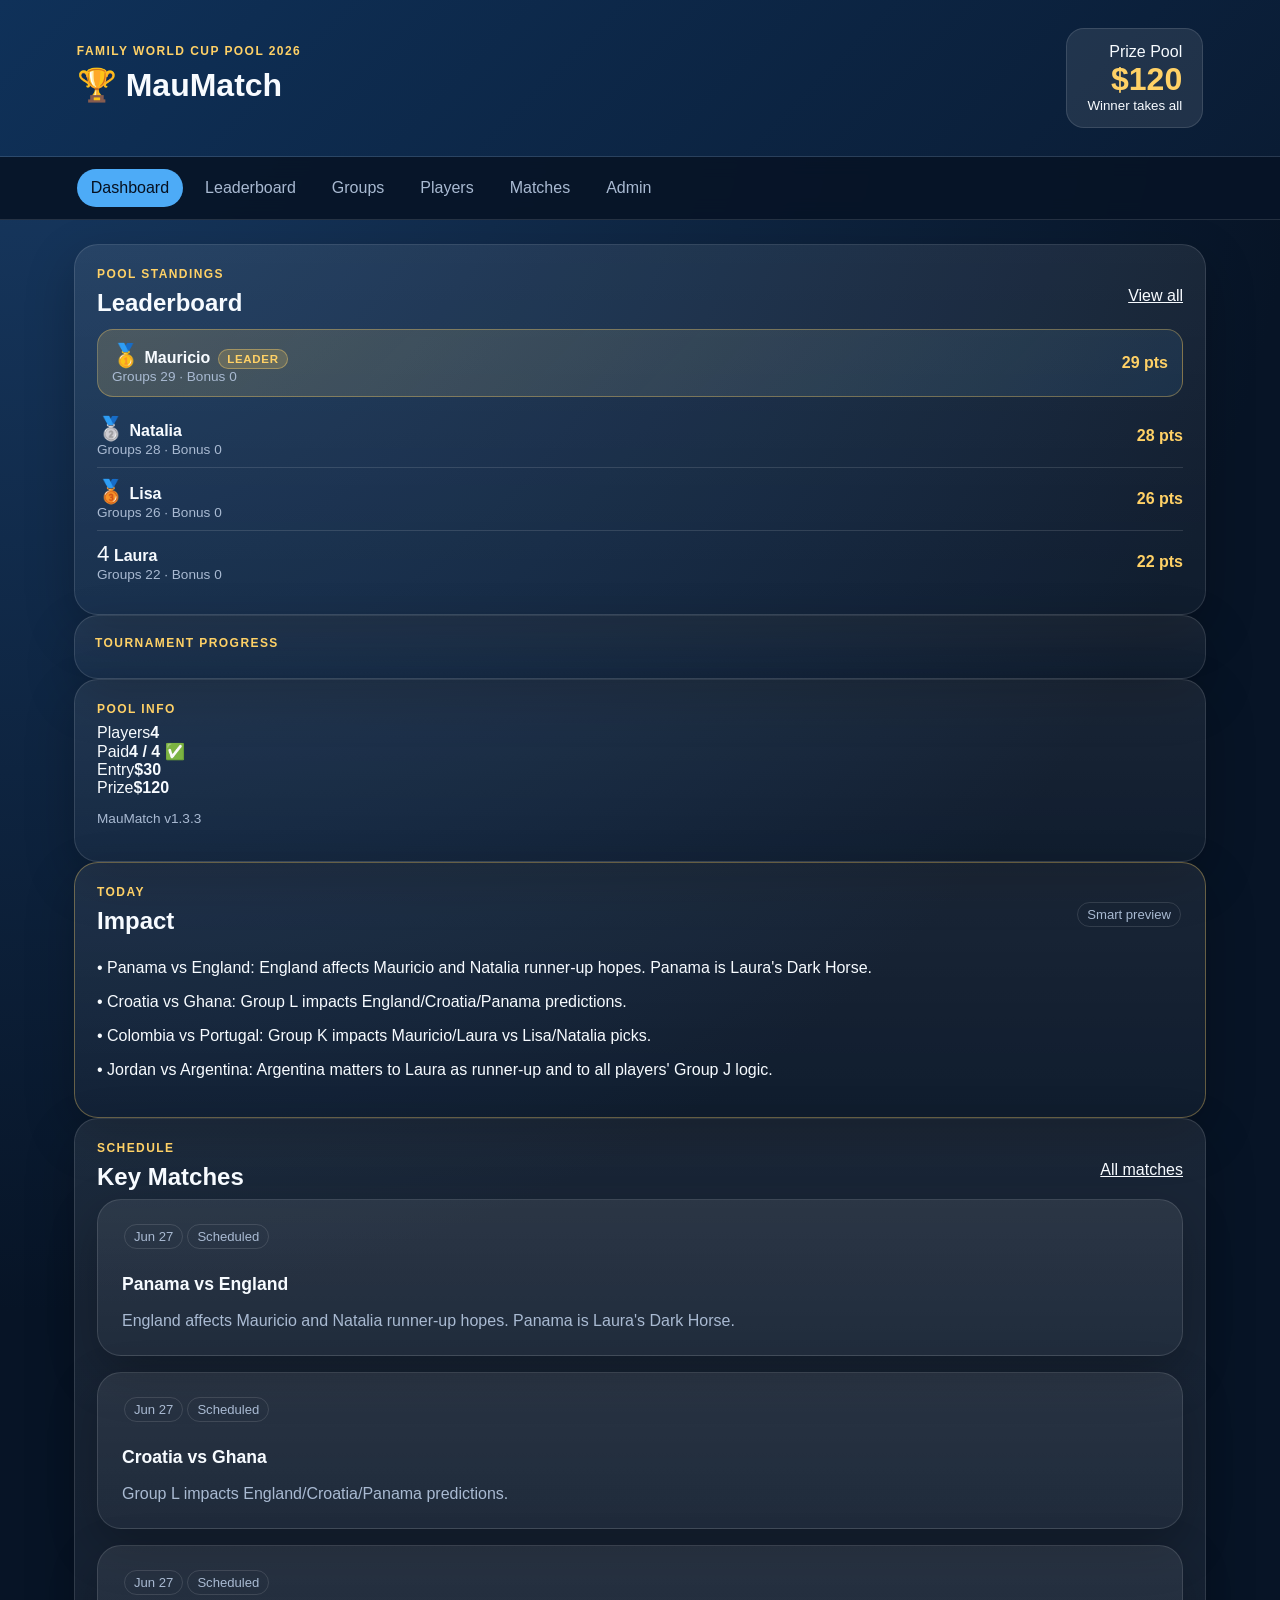
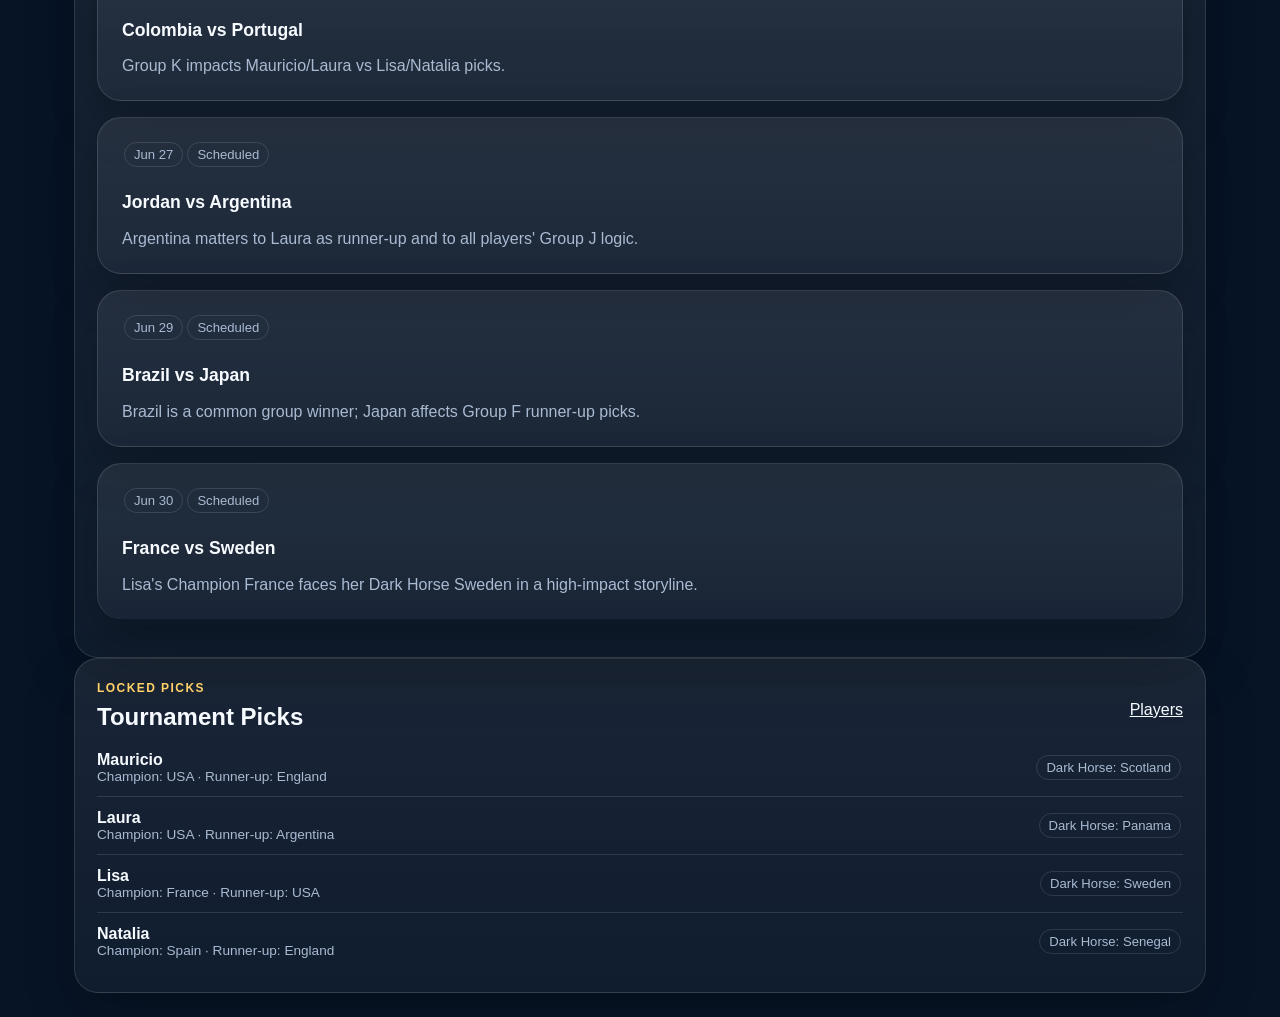
==== commit af090cd3: "Add files via upload" ====
--- a/index.html
+++ b/index.html
@@ -28,45 +28,66 @@
     <a href="admin.html">Admin</a>
   </nav>
 
-  <main class="container">
-    <section class="hero-grid dashboard-hero">
-      <article class="card hero-card leaderboard-card">
-        <div class="section-title">
+  <main class="container dashboard-shell">
+    <section class="dashboard-grid">
+      <article class="card dashboard-leaderboard">
+        <div class="section-title compact-title">
           <div>
-            <p class="eyebrow">Leaderboard</p>
-            <h2>Current Standings</h2>
+            <p class="eyebrow">Pool Standings</p>
+            <h2>Leaderboard</h2>
           </div>
           <a href="leaderboard.html">View all</a>
         </div>
-        <p class="muted compact-note">Scores are calculated from entered official group results.</p>
         <div id="leaderboardMini"></div>
       </article>
+
       <article class="card progress-card">
         <p class="eyebrow">Tournament Progress</p>
-        <div class="progress"><span id="progressFill" style="width:0%"></span></div>
-        <p id="progressLabel" class="muted">Loading tournament timeline...</p>
-        <div id="stageTimeline" class="stage-timeline" aria-label="Tournament stage timeline"></div>
-      </article>
-      <article class="card">
-        <p class="eyebrow">Players Paid</p>
-        <h2>4 / 4 ✅</h2>
-        <p class="muted">Mauricio, Laura, Lisa, Natalia</p>
-      </article>
-    </section>
-
-    <section class="grid two dashboard-main">
-      <article class="card accent">
-        <h2>Today’s Impact</h2>
-        <div id="impactList"></div>
+        <div id="tournamentProgressSummary"></div>
       </article>
 
-      <article class="card">
-        <h2>Upcoming / Key Matches</h2>
-        <div id="matchCards"></div>
+      <article class="card pool-info-card">
+        <p class="eyebrow">Pool Info</p>
+        <div class="pool-info-grid">
+          <div><span>Players</span><strong>4</strong></div>
+          <div><span>Paid</span><strong>4 / 4 ✅</strong></div>
+          <div><span>Entry</span><strong>$30</strong></div>
+          <div><span>Prize</span><strong>$120</strong></div>
+        </div>
+        <p class="small version-line">MauMatch v1.3.3</p>
       </article>
-      <article class="card">
-        <h2>Tournament Picks</h2>
-        <div id="tournamentPicksMini"></div>
+
+      <article class="card accent impact-card">
+        <div class="section-title compact-title">
+          <div>
+            <p class="eyebrow">Today</p>
+            <h2>Impact</h2>
+          </div>
+          <span class="pill">Smart preview</span>
+        </div>
+        <div id="impactList" class="impact-list compact-impact"></div>
+      </article>
+
+      <article class="card matches-dashboard-card">
+        <div class="section-title compact-title">
+          <div>
+            <p class="eyebrow">Schedule</p>
+            <h2>Key Matches</h2>
+          </div>
+          <a href="matches.html">All matches</a>
+        </div>
+        <div id="matchCards" class="dashboard-match-list"></div>
+      </article>
+
+      <article class="card picks-dashboard-card">
+        <div class="section-title compact-title">
+          <div>
+            <p class="eyebrow">Locked Picks</p>
+            <h2>Tournament Picks</h2>
+          </div>
+          <a href="players.html">Players</a>
+        </div>
+        <div id="tournamentPicksMini" class="compact-picks"></div>
       </article>
     </section>
   </main>
--- a/css/styles.css
+++ b/css/styles.css
@@ -40,3 +40,98 @@
 .stage-detail{font-size:.82rem;color:var(--muted);line-height:1.35;margin-top:2px}
 @media(max-width:850px){.stage-timeline{grid-template-columns:repeat(2,minmax(0,1fr));}.stage-step{grid-template-columns:1fr}.stage-code{justify-content:flex-start;padding:6px 10px}}
 @media(max-width:520px){.stage-timeline{grid-template-columns:1fr}}
+
+/* V1.3.1 dashboard layout cleanup */
+.hero-grid{
+  grid-template-columns:minmax(260px,1.25fr) minmax(360px,1.35fr) minmax(240px,.9fr);
+  align-items:start;
+}
+.hero-grid > .card{
+  min-height:auto;
+}
+.progress-card{
+  padding:20px;
+}
+.progress-card .muted{
+  margin:10px 0 8px;
+}
+.stage-timeline{
+  grid-template-columns:repeat(2,minmax(0,1fr));
+  gap:8px;
+}
+.stage-step{
+  grid-template-columns:42px 1fr;
+  padding:8px 9px;
+  min-height:62px;
+}
+.stage-title{
+  font-size:.95rem;
+}
+.stage-detail{
+  font-size:.78rem;
+}
+.stage-code{
+  min-height:28px;
+  font-size:.72rem;
+}
+@media(max-width:1050px){
+  .hero-grid{grid-template-columns:1fr 1fr;}
+  .hero-grid .progress-card{grid-column:1 / -1;}
+  .stage-timeline{grid-template-columns:repeat(3,minmax(0,1fr));}
+}
+@media(max-width:720px){
+  .hero-grid{grid-template-columns:1fr;}
+  .stage-timeline{grid-template-columns:repeat(2,minmax(0,1fr));}
+}
+@media(max-width:520px){
+  .stage-timeline{grid-template-columns:1fr;}
+}
+
+
+/* V1.3.2 dashboard optimization */
+.dashboard-hero{
+  grid-template-columns:minmax(360px,1.35fr) minmax(360px,1.15fr) minmax(220px,.75fr);
+}
+.leaderboard-card{
+  min-height:0;
+}
+.leaderboard-card .section-title{
+  gap:14px;
+  align-items:flex-start;
+}
+.compact-note{
+  margin:8px 0 12px;
+}
+.leader-row{
+  padding:10px 0;
+}
+.leader-row.top-leader{
+  background:linear-gradient(135deg,rgba(255,209,102,.18),rgba(77,171,247,.10));
+  border:1px solid rgba(255,209,102,.35);
+  border-radius:16px;
+  padding:12px 14px;
+  margin:4px 0 8px;
+}
+.leader-chip{
+  display:inline-block;
+  margin-left:8px;
+  padding:3px 8px;
+  border-radius:999px;
+  background:rgba(255,209,102,.18);
+  color:var(--gold);
+  border:1px solid rgba(255,209,102,.4);
+  font-size:.72rem;
+  text-transform:uppercase;
+  letter-spacing:.06em;
+  font-weight:900;
+}
+.dashboard-main{
+  margin-top:18px;
+}
+@media(max-width:1050px){
+  .dashboard-hero{grid-template-columns:1fr 1fr;}
+  .dashboard-hero .leaderboard-card{grid-column:1 / -1;}
+}
+@media(max-width:720px){
+  .dashboard-hero{grid-template-columns:1fr;}
+}
